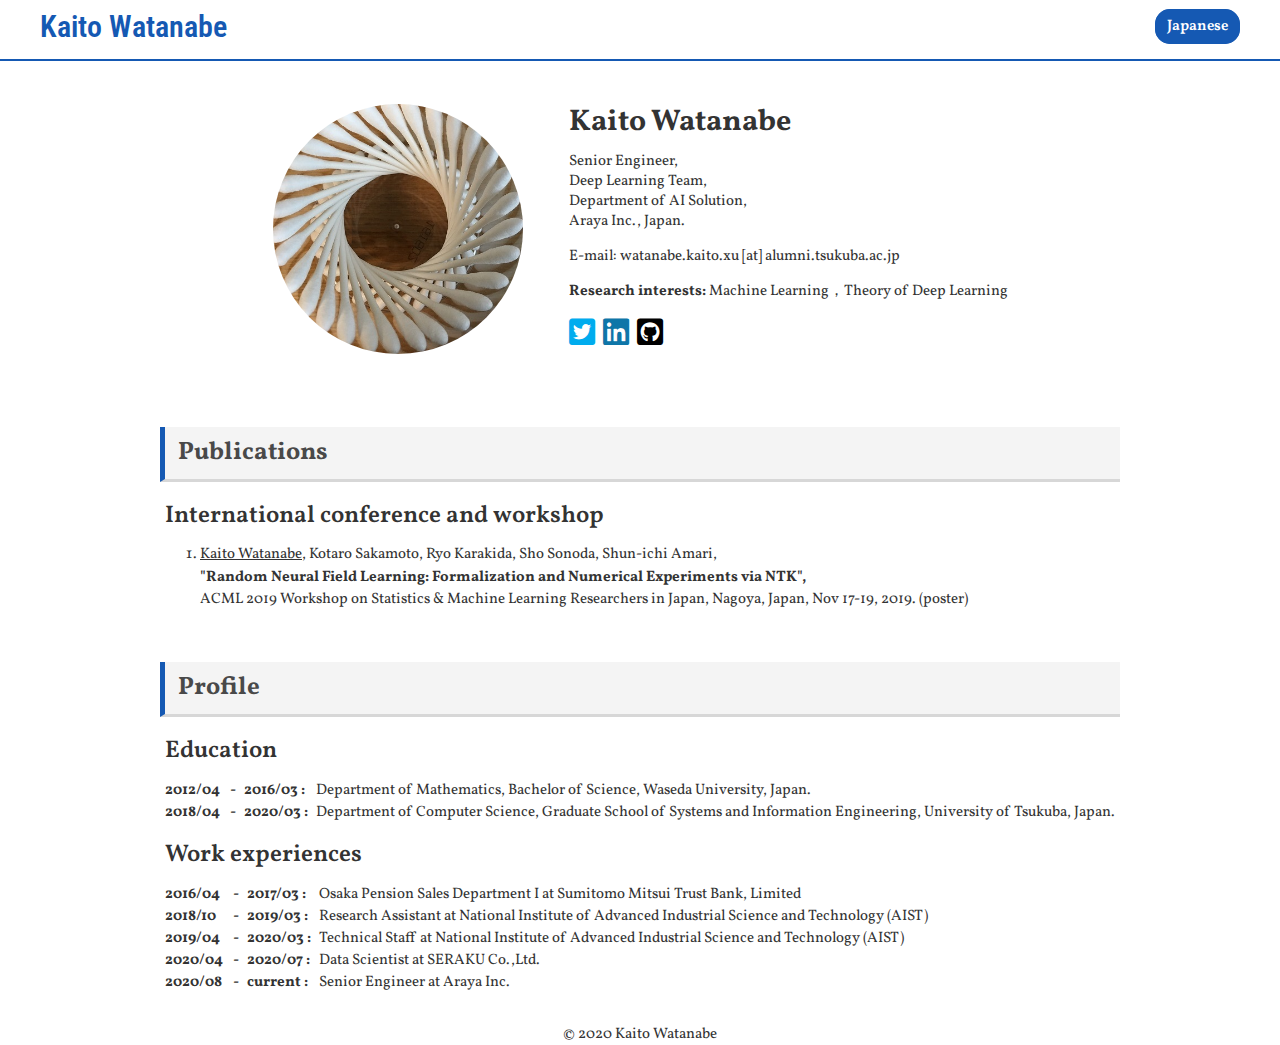
==== index_en.html @ d5aebaf9 "Update index_en.html" ====
<!DOCTYPE html>
<html>
<head>
    <title>Kaito Watanabe | University of Tsukuba</title>
    <link rel="stylesheet" href="pages.css">
    <link href="https://fonts.googleapis.com/css?family=Roboto+Condensed:700" rel="stylesheet">
    <link href="https://fonts.googleapis.com/css?family=Vollkorn" rel="stylesheet">
    <link href="https://use.fontawesome.com/releases/v5.6.1/css/all.css" rel="stylesheet">
</head>
<body class="common">
    <header>
        <nav>
            <ul class="navi">
                <li>
                    <a href="./index_ja.html" class="navi--item title">
                        Kaito Watanabe
                    </a>
                </li>
                <li>
                    <a href="./index_ja.html" class="navi--item language">
                        Japanese
                    </a>
                </li>
            </ul>
        </nav>
    </header>
    <main>
        <article class="image-desc">
            <img class="image-desc--img circle" src="./profile.JPG" alt="渡部海斗"/>
            <section class="image-desc-txt">
                <h1 class="<image-desc--heading">
                    Kaito Watanabe
                </h1>
                <p>
                    Senior Engineer,<br/>
                    Deep Learning Team,<br/>
                    Department of AI Solution,<br/>
                    Araya Inc., Japan.<br/>
                </p>
                <p>
                    E-mail: watanabe.kaito.xu [at] alumni.tsukuba.ac.jp <br/>
                </p>
                <p>
                    <a class="info--txt__weight_700">Research interests:</a> Machine Learning，Theory of Deep Learning
                </p>
                 <p class="SNS">
                    <a href="https://twitter.com/sysc_kt"  target="_Blank" class="twitter"><i class="fab fa-twitter-square fa-2x"></i></a>
                    <a href="https://www.linkedin.com/in/kaito-watanabe-32a507141/?trk=uno-choose-ge-no-intent&dl=no"  target="_Blank" class="linkedin"><i class="fab fa-linkedin fa-2x"></i></a>
                    <a href="https://github.com/kwignb"  target="_Blank" class="github"><i class="fab fa-github-square fa-2x"></i></a>       
                </p>
            </section>
        </article>
        <article class="info">
            <h1 class="info--heading heading" id="publications">Publications</h1>
            <section>
                <h2 class="info--heading2">International conference and workshop</h2>
                <ol class="info--txt info--txt__list">
                    <li class="info--txt info--txt__list_elem">
                        <u>Kaito Watanabe</u>, Kotaro Sakamoto, Ryo Karakida, Sho Sonoda, Shun-ichi Amari, <br/>
                        <a class="info--txt__weight_700">"Random Neural Field Learning: Formalization and Numerical Experiments via NTK", </a><br/>
                        ACML 2019 Workshop on Statistics &amp; Machine Learning Researchers in Japan, Nagoya, Japan, Nov 17-19, 2019. (poster)
                    </li>
                </ol>
            </section>
        </article>
        <article class="info">
            <h1 class="info--heading heading" id="profile">Profile</h1>
            <section>
                <h2 class="info--heading2">Education</h2>
                <table>
                    <tbody>
                        <tr>
                            <td class="bold">2012/04</td>
                            <td class="bold">-</td>
                            <td class="bold">2016/03 :</td>
                            <td>Department of Mathematics, Bachelor of Science, Waseda University, Japan.</td>
                        </tr>
                        <tr>
                            <td class="bold">2018/04</td>
                            <td class="bold">-</td>
                            <td class="bold">2020/03 :</td>
                            <td>Department of Computer Science, Graduate School of Systems and Information Engineering, University of Tsukuba, Japan.</td>
                        </tr>
                    </tbody>
                </table>
            </section>
            <section>
                <h2 class="info--heading2">Work experiences</h2>
                <table>
                    <tbody>
                        <tr>
                            <td class="bold">2016/04</td>
                            <td class="bold">-</td>
                            <td class="bold">2017/03 :</td>
                            <td>Osaka Pension Sales Department I at Sumitomo Mitsui Trust Bank, Limited</td>
                        </tr>
                        <tr>
                            <td class="bold">2018/10</td>
                            <td class="bold">-</td>
                            <td class="bold">2019/03 :</td>
                            <td>Research Assistant at National Institute of Advanced Industrial Science and Technology (AIST)</td>
                        </tr>
                        <tr>
                            <td class="bold">2019/04</td>
                            <td class="bold">-</td>
                            <td class="bold">2020/03 :</td>
                            <td>Technical Staff at National Institute of Advanced Industrial Science and Technology (AIST)</td>
                        </tr>
                        <tr>
                            <td class="bold">2020/04</td>
                            <td class="bold">-</td>
                            <td class="bold">2020/07 :</td>
                            <td>Data Scientist at SERAKU Co.,Ltd.</td>
                        </tr>
                        <tr>
                            <td class="bold">2020/08</td>
                            <td class="bold">-</td>
                            <td class="bold">current :</td>
                            <td>Senior Engineer at Araya Inc.</td>
                        </tr>
                    </tbody>
                </table>
            </section>
        </article>
    </main>
    <footer class="footer">
        © 2020 Kaito Watanabe
    </footer>
</body>
</html>
---- pages.css ----
html{
    font-size: 62.5%;
}

body{
    background-color: #FFFFF;
    color: #333;
    margin: 0;
}

.image-desc{
    align-items: center;
    box-shadow: 0 2px 0 rgba(255, 255, 255, 1);
    display: flex;
    -webkit-justify-content: center;
    -moz-justify-content: center;
    -ms-justify-content: center;
    -o-justify-content: center;
    justify-content: center;
    margin: 4.6rem 0 3.2rem 0;
    padding: 4.6rem 0 1.2rem 0;
}

.image-desc--img{
    /*width: 158px;*/
    height: 250px;
    margin-right: 4.6rem;
}

.circle{
    border-radius: 50%;
}
.twitter{
    color: #00acee;
    margin-right: 5px;
}

.linkedin{
    color: #0e76a8;
    margin-right: 5px;
}

.github{
    color: #000;
}

.info--txt__weight_700{
    font-weight: 700;
}

.info--txt{
    line-height: 1.5;    
}

.info--heading{
/*    border-left: solid 5px #1559B3;*/
    font-size: 2.5rem;
    height: 3.2rem;
    line-height: 3.2rem;
    margin: 5rem 0 2.4rem 0;
    padding: 0 0 0 0.8rem;
    font-weight: 700;
}

.info--heading2 {
    font-size: 2.4rem;
    font-weight: 600;
    margin: 2rem 0 1.8rem 0.5rem;
}

.info--heading3 {
    font-size: 1.8rem;
    font-weight: 500;
    margin: 0 0 1rem 0;
}

.navi {
    border-bottom: 2px solid #1559B3;
    position: fixed;
    z-index: 999;
    list-style-type: none;
    display:flex;
    justify-content: space-between;
    min-width: 100vw;
    left: 0;
    padding-top:17px;
    padding-bottom:15px;
    background: #fff;
    margin-block-start: 0;
}

.language {
    border: 1px solid #1559B3;
    border-radius: 15px;
    padding: 6px 11px 6px 11px;
    background: #1559B3;
    color: #fff !important;
    box-shadow: 5px 5px;
}

.footer {
    margin-top:30px;
}

.navi--item {
    color: #1559B3;
    font-weight: 600;
    margin-right: 8rem;
    text-decoration: none;
}

.common {
    align-items: center;
    display: flex;
    color: #333333;
    flex-flow: column nowrap;
    font-family: 'Vollkorn';
                 "Lora",
                 "Helvetica Neue",
                 Arial,
                 "Hiragino Kaku Gothic ProN",
                 "Hiragino Sans",
                 Meiryo,
                 sans-serif;
    font-weight: 300;
    font-size: 1.5rem;
    justify-content: center;
    line-height: 2rem;
}

.heading{
    padding: 0.4em 0.5em;/*文字の上下 左右の余白*/
    color: #494949;/*文字色*/
    background: #f4f4f4;/*背景色*/
    border-left: solid 5px #1559B3;/*左線*/
    border-bottom: solid 3px #d7d7d7;/*下線*/
    width: ;
}

.bold{
    font-weight: bold !important;
}

table td{
    padding: 0px 3px;
}

table td:nth-last-of-type(3){
    padding-left: 5px;
}

tr td:nth-last-of-type(1){
    padding-left: 3px;
}

.title {
    font-family: 'Roboto Condensed', sans-serif;
    font-size: 200%;
}
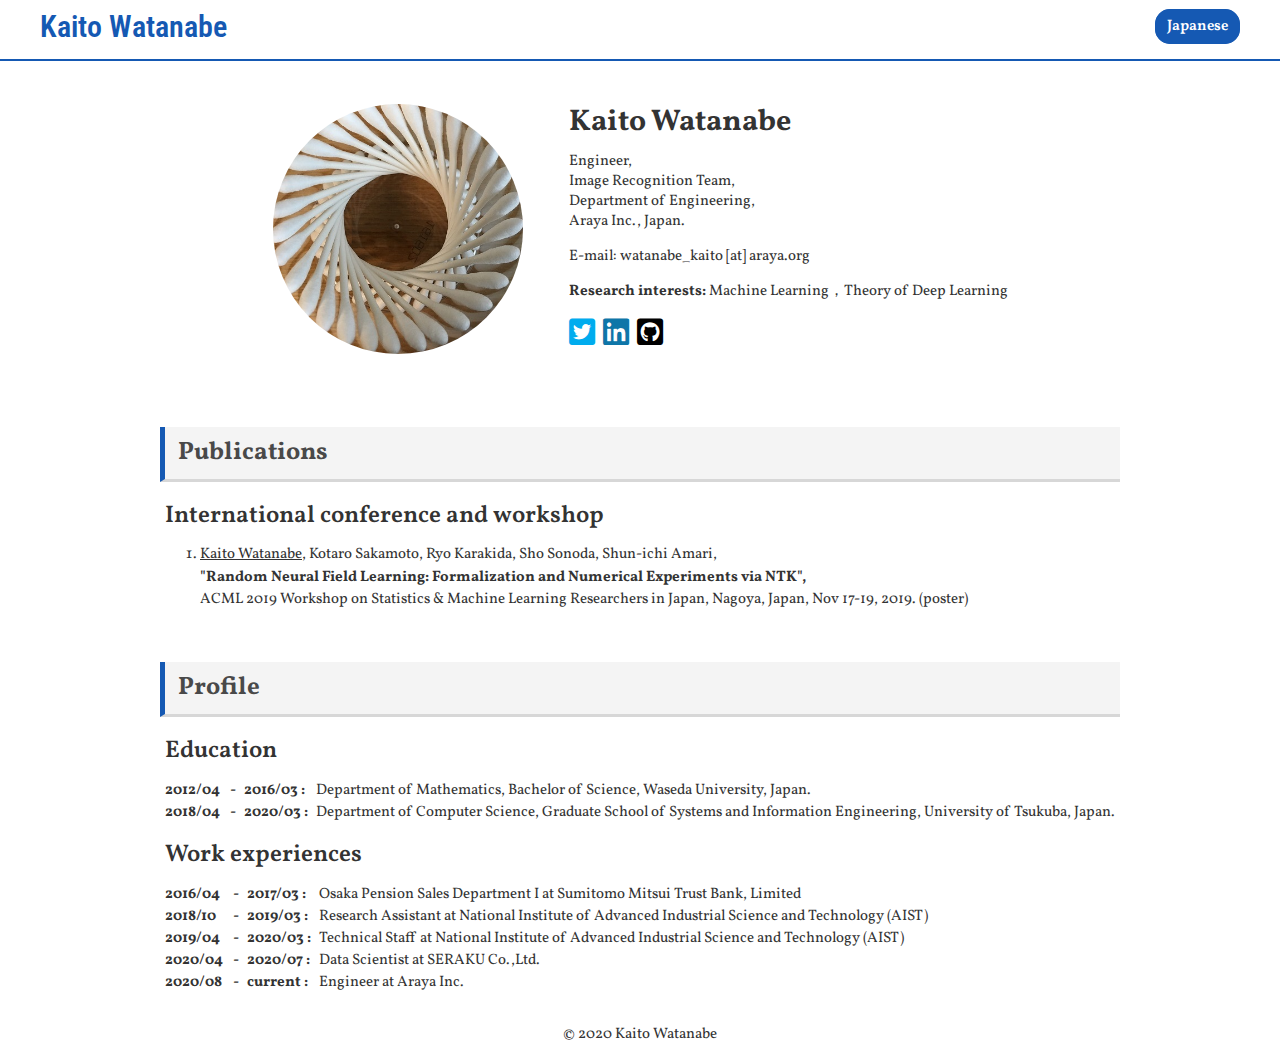
==== commit 535f1dbd: "Update index_en.html" ====
--- a/index_en.html
+++ b/index_en.html
@@ -1,7 +1,7 @@
 <!DOCTYPE html>
 <html>
 <head>
-    <title>Kaito Watanabe | University of Tsukuba</title>
+    <title>Kaito Watanabe | Araya Inc.</title>
     <link rel="stylesheet" href="pages.css">
     <link href="https://fonts.googleapis.com/css?family=Roboto+Condensed:700" rel="stylesheet">
     <link href="https://fonts.googleapis.com/css?family=Vollkorn" rel="stylesheet">
@@ -32,13 +32,13 @@
                     Kaito Watanabe
                 </h1>
                 <p>
-                    Senior Engineer,<br/>
-                    Deep Learning Team,<br/>
-                    Department of AI Solution,<br/>
+                    Engineer,<br/>
+                    Image Recognition Team,<br/>
+                    Department of Engineering,<br/>
                     Araya Inc., Japan.<br/>
                 </p>
                 <p>
-                    E-mail: watanabe.kaito.xu [at] alumni.tsukuba.ac.jp <br/>
+                    E-mail: watanabe_kaito [at] araya.org <br/>
                 </p>
                 <p>
                     <a class="info--txt__weight_700">Research interests:</a> Machine Learning，Theory of Deep Learning
@@ -116,7 +116,7 @@
                             <td class="bold">2020/08</td>
                             <td class="bold">-</td>
                             <td class="bold">current :</td>
-                            <td>Senior Engineer at Araya Inc.</td>
+                            <td>Engineer at Araya Inc.</td>
                         </tr>
                     </tbody>
                 </table>
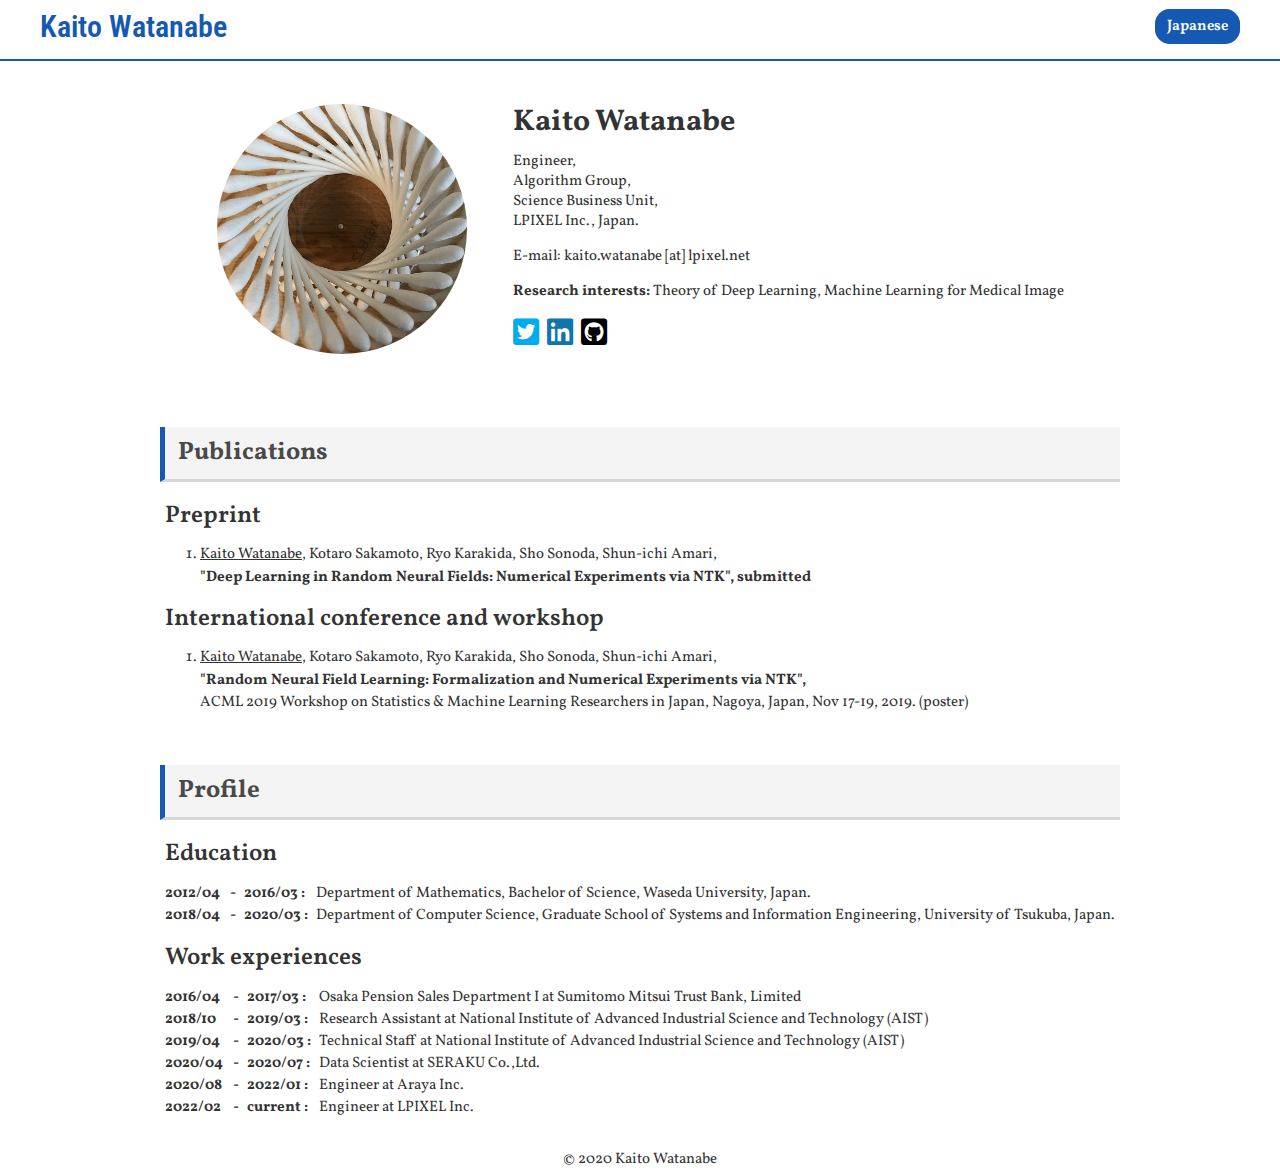
==== commit e589442f: "Update index_en.html" ====
--- a/index_en.html
+++ b/index_en.html
@@ -33,15 +33,15 @@
                 </h1>
                 <p>
                     Engineer,<br/>
-                    Image Recognition Team,<br/>
-                    Department of Engineering,<br/>
-                    Araya Inc., Japan.<br/>
+                    Algorithm Group,<br/>
+                    Science Business Unit,<br/>
+                    LPIXEL Inc., Japan.<br/>
                 </p>
                 <p>
-                    E-mail: watanabe_kaito [at] araya.org <br/>
+                    E-mail: kaito.watanabe [at] lpixel.net <br/>
                 </p>
                 <p>
-                    <a class="info--txt__weight_700">Research interests:</a> Machine Learning，Theory of Deep Learning
+                    <a class="info--txt__weight_700">Research interests:</a> Theory of Deep Learning, Machine Learning for Medical Image
                 </p>
                  <p class="SNS">
                     <a href="https://twitter.com/sysc_kt"  target="_Blank" class="twitter"><i class="fab fa-twitter-square fa-2x"></i></a>
@@ -52,6 +52,15 @@
         </article>
         <article class="info">
             <h1 class="info--heading heading" id="publications">Publications</h1>
+            <section>
+                <h2 class="info--heading2">Preprint</h2>
+                <ol class="info--txt info--txt__list">
+                    <li class="info--txt info--txt__list_elem">
+                        <u>Kaito Watanabe</u>, Kotaro Sakamoto, Ryo Karakida, Sho Sonoda, Shun-ichi Amari, <br/>
+                        <a class="info--txt__weight_700">"Deep Learning in Random Neural Fields: Numerical Experiments via NTK", submitted</a><br/>
+                    </li>
+                </ol>
+            </section>
             <section>
                 <h2 class="info--heading2">International conference and workshop</h2>
                 <ol class="info--txt info--txt__list">
@@ -115,8 +124,14 @@
                         <tr>
                             <td class="bold">2020/08</td>
                             <td class="bold">-</td>
+                            <td class="bold">2022/01 :</td>
+                            <td>Engineer at Araya Inc.</td>
+                        </tr>
+                        <tr>
+                            <td class="bold">2022/02</td>
+                            <td class="bold">-</td>
                             <td class="bold">current :</td>
-                            <td>Engineer at Araya Inc.</td>
+                            <td>Engineer at LPIXEL Inc.</td>
                         </tr>
                     </tbody>
                 </table>
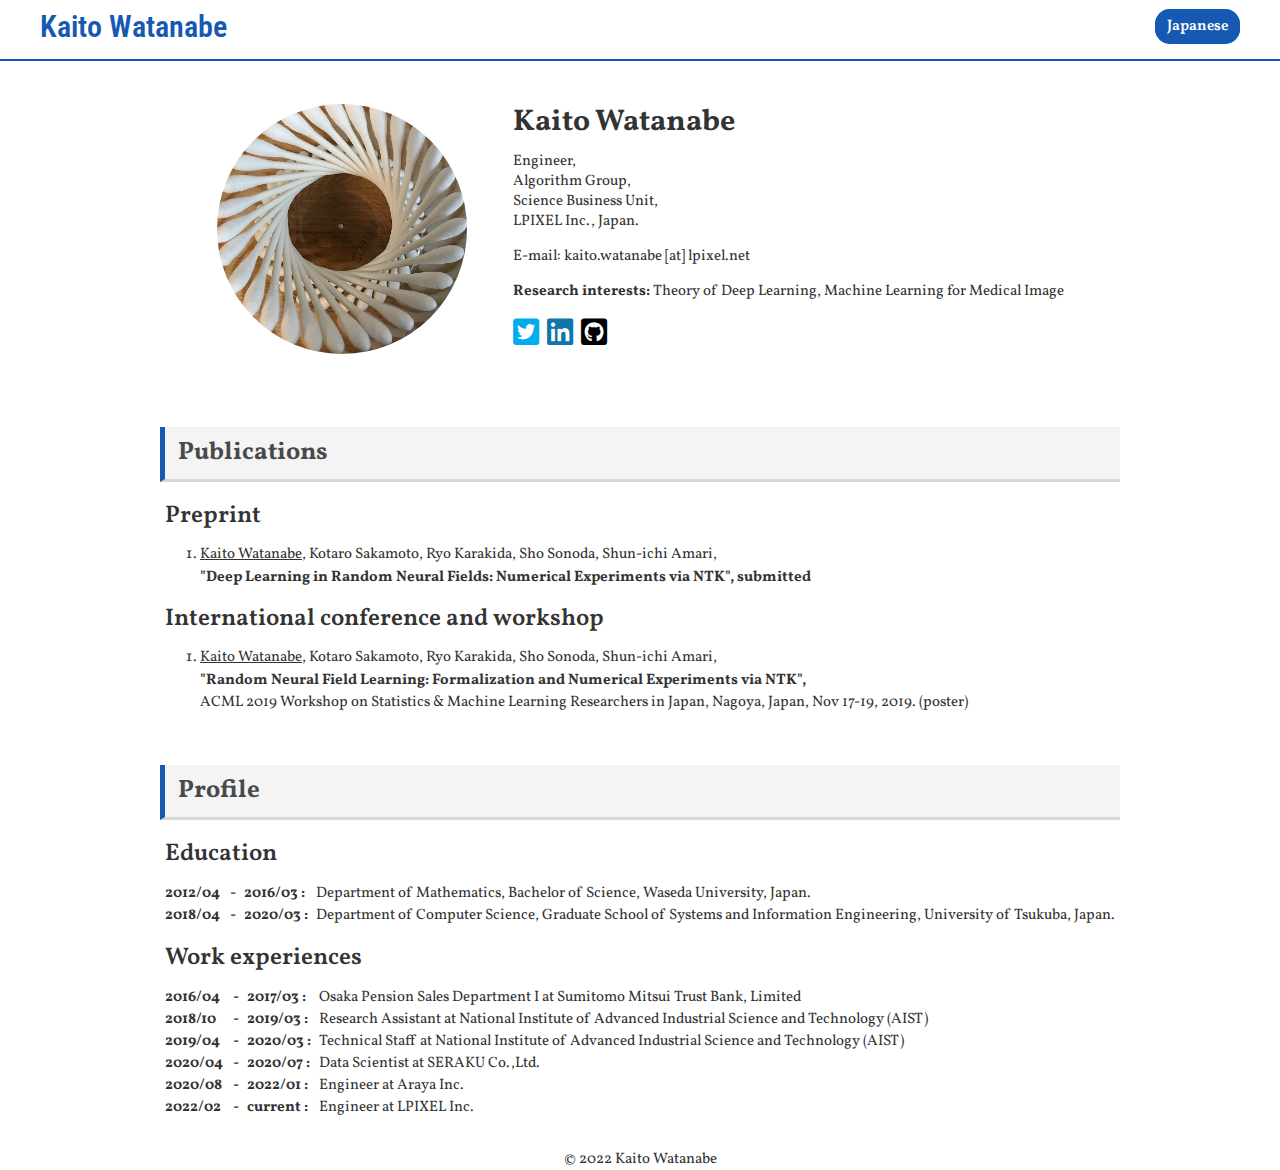
==== commit 8af3ac9d: "Update index_en.html" ====
--- a/index_en.html
+++ b/index_en.html
@@ -139,7 +139,7 @@
         </article>
     </main>
     <footer class="footer">
-        © 2020 Kaito Watanabe
+        © 2022 Kaito Watanabe
     </footer>
 </body>
 </html>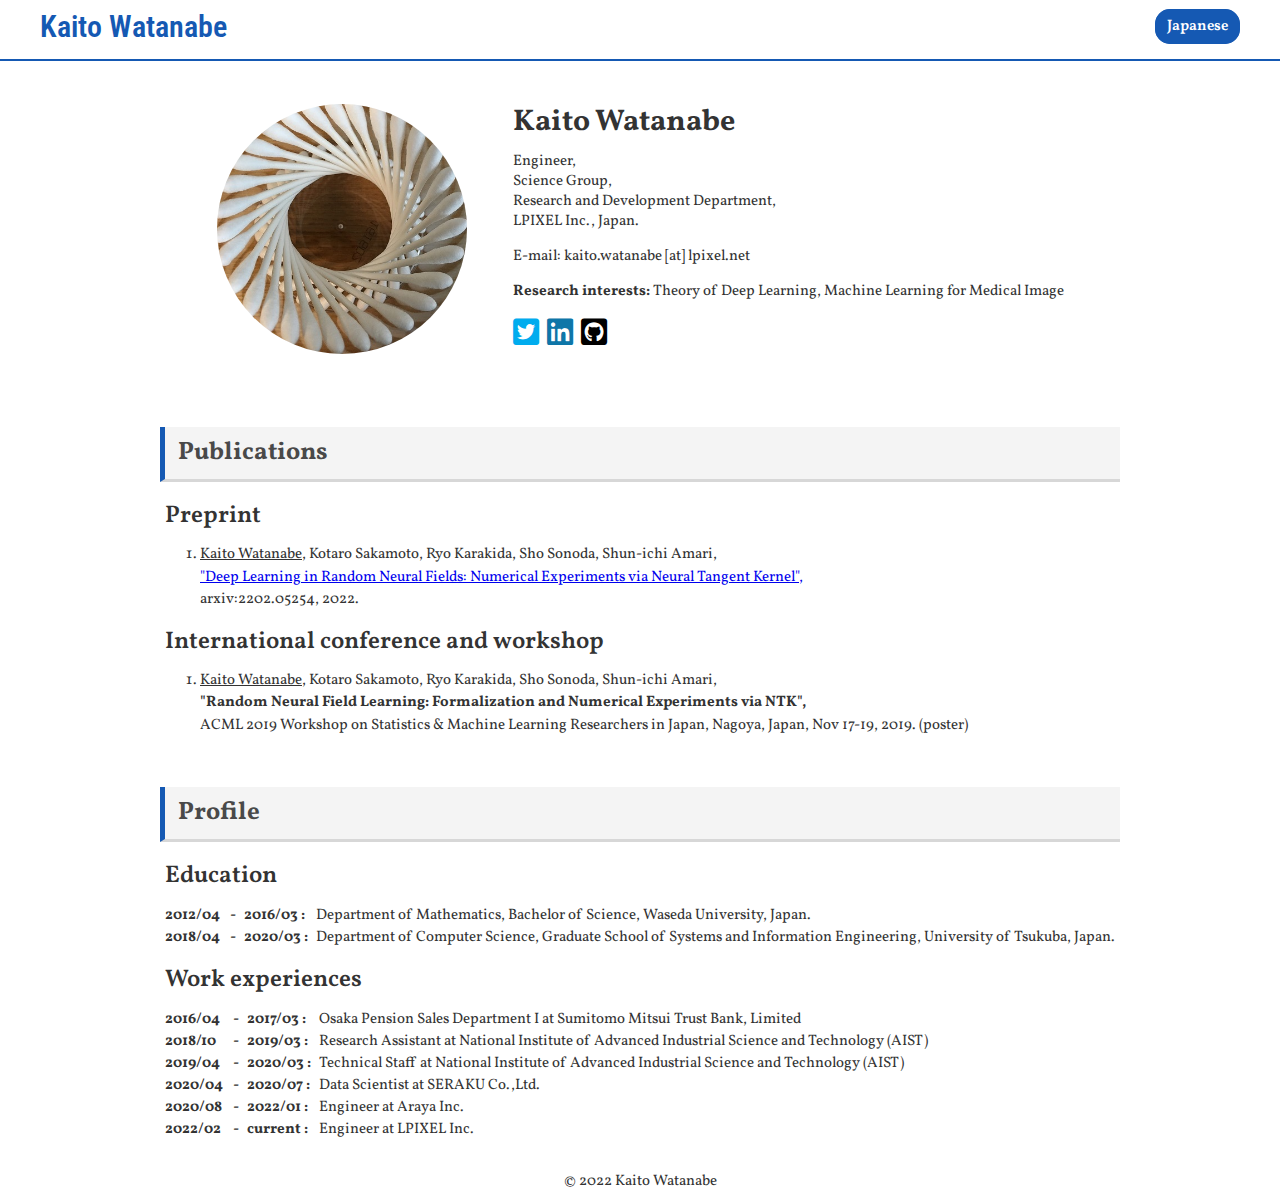
==== commit d9210a8d: "Update index_en.html" ====
--- a/index_en.html
+++ b/index_en.html
@@ -1,7 +1,7 @@
 <!DOCTYPE html>
 <html>
 <head>
-    <title>Kaito Watanabe | Araya Inc.</title>
+    <title>Kaito Watanabe | LPIXEL Inc.</title>
     <link rel="stylesheet" href="pages.css">
     <link href="https://fonts.googleapis.com/css?family=Roboto+Condensed:700" rel="stylesheet">
     <link href="https://fonts.googleapis.com/css?family=Vollkorn" rel="stylesheet">
@@ -33,8 +33,8 @@
                 </h1>
                 <p>
                     Engineer,<br/>
-                    Algorithm Group,<br/>
-                    Science Business Unit,<br/>
+                    Science Group,<br/>
+                    Research and Development Department,<br/>
                     LPIXEL Inc., Japan.<br/>
                 </p>
                 <p>
@@ -57,7 +57,8 @@
                 <ol class="info--txt info--txt__list">
                     <li class="info--txt info--txt__list_elem">
                         <u>Kaito Watanabe</u>, Kotaro Sakamoto, Ryo Karakida, Sho Sonoda, Shun-ichi Amari, <br/>
-                        <a class="info--txt__weight_700">"Deep Learning in Random Neural Fields: Numerical Experiments via NTK", submitted</a><br/>
+                        <a class="info--txt__weight_700"><a href="https://arxiv.org/abs/2202.05254", target="_blank">"Deep Learning in Random Neural Fields: Numerical Experiments via Neural Tangent Kernel",</a><br/>
+                        arxiv:2202.05254, 2022.
                     </li>
                 </ol>
             </section>
@@ -66,7 +67,7 @@
                 <ol class="info--txt info--txt__list">
                     <li class="info--txt info--txt__list_elem">
                         <u>Kaito Watanabe</u>, Kotaro Sakamoto, Ryo Karakida, Sho Sonoda, Shun-ichi Amari, <br/>
-                        <a class="info--txt__weight_700">"Random Neural Field Learning: Formalization and Numerical Experiments via NTK", </a><br/>
+                        <a class="info--txt__weight_700">"Random Neural Field Learning: Formalization and Numerical Experiments via NTK",</a><br/>
                         ACML 2019 Workshop on Statistics &amp; Machine Learning Researchers in Japan, Nagoya, Japan, Nov 17-19, 2019. (poster)
                     </li>
                 </ol>
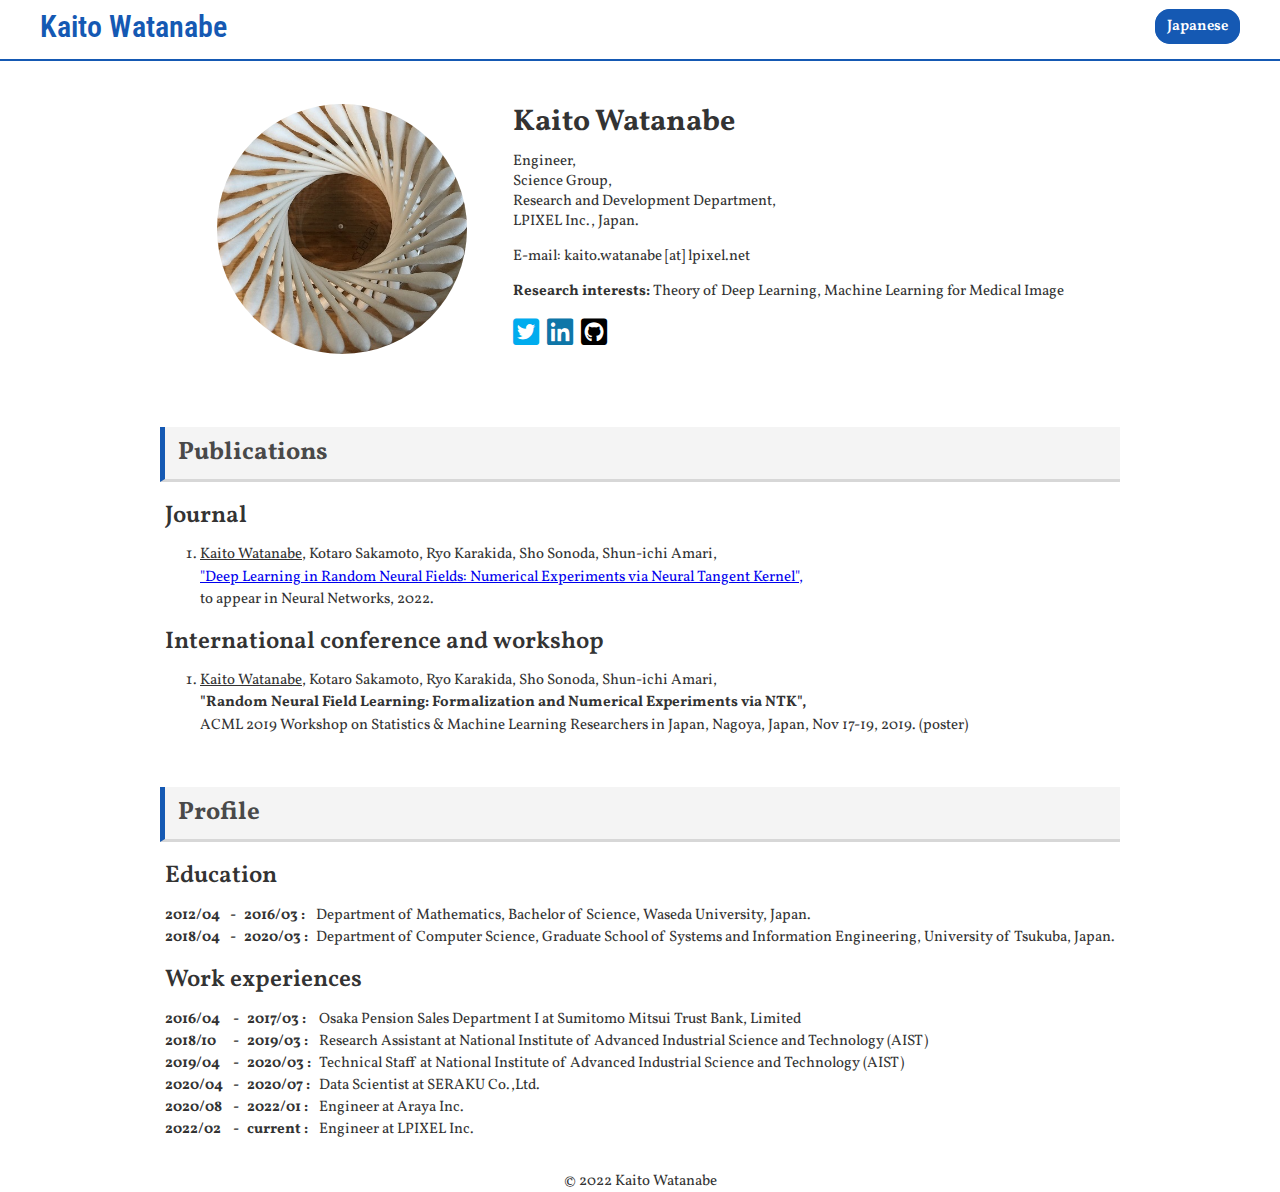
==== commit 5605393c: "journal accepted" ====
--- a/index_en.html
+++ b/index_en.html
@@ -53,12 +53,12 @@
         <article class="info">
             <h1 class="info--heading heading" id="publications">Publications</h1>
             <section>
-                <h2 class="info--heading2">Preprint</h2>
+                <h2 class="info--heading2">Journal</h2>
                 <ol class="info--txt info--txt__list">
                     <li class="info--txt info--txt__list_elem">
                         <u>Kaito Watanabe</u>, Kotaro Sakamoto, Ryo Karakida, Sho Sonoda, Shun-ichi Amari, <br/>
                         <a class="info--txt__weight_700"><a href="https://arxiv.org/abs/2202.05254", target="_blank">"Deep Learning in Random Neural Fields: Numerical Experiments via Neural Tangent Kernel",</a><br/>
-                        arxiv:2202.05254, 2022.
+                        to appear in Neural Networks, 2022.
                     </li>
                 </ol>
             </section>
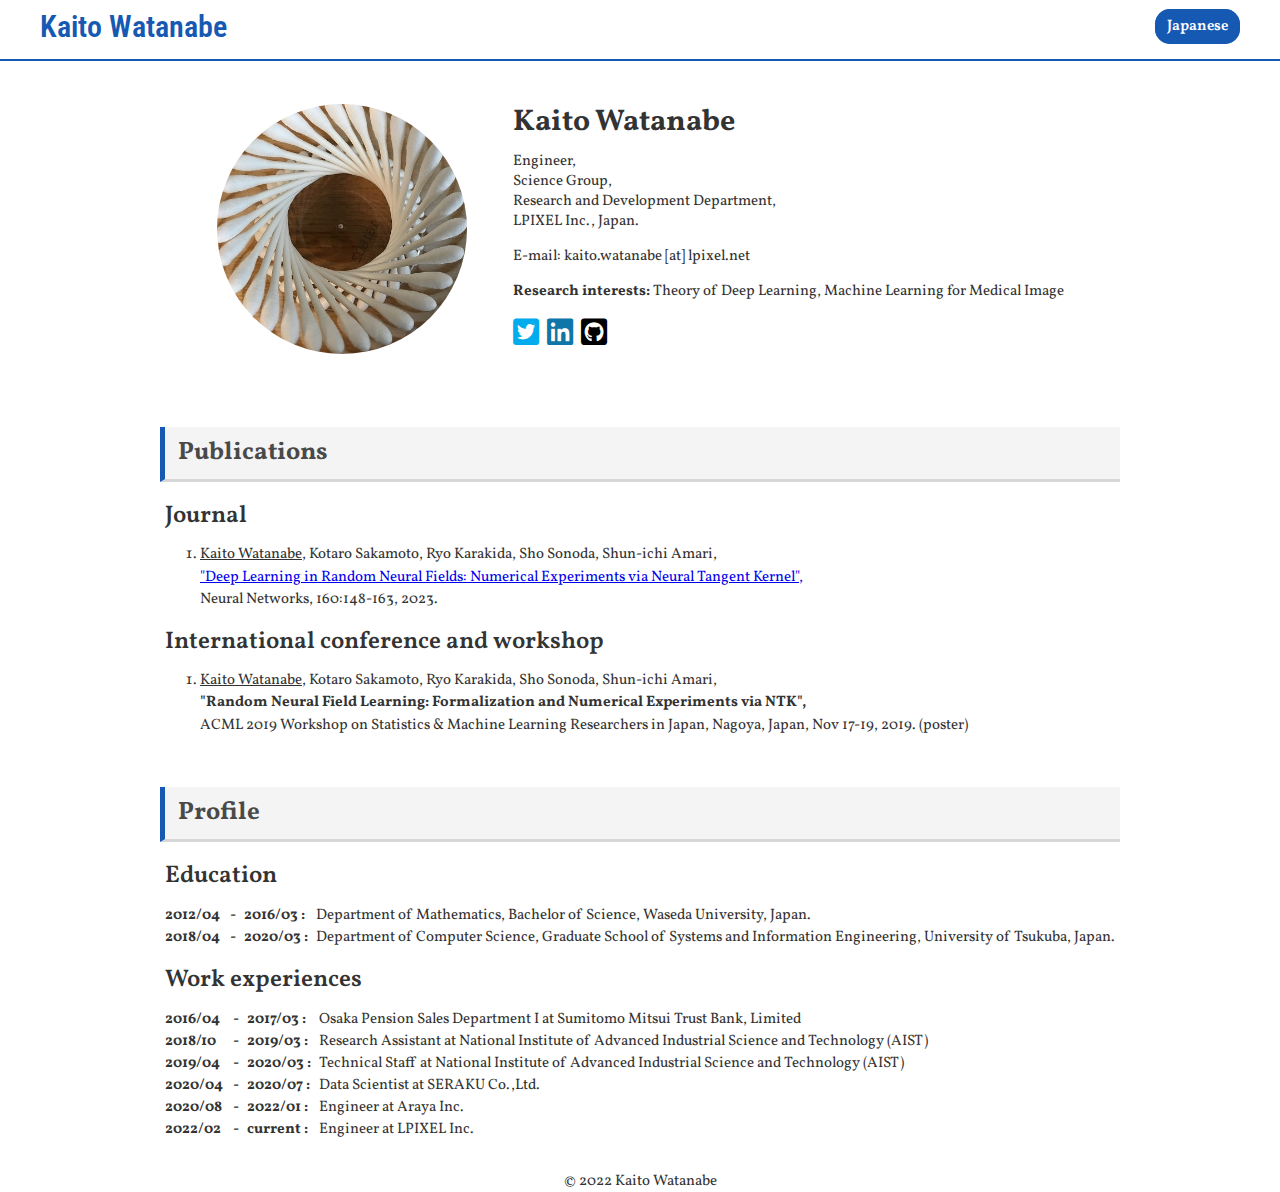
==== commit b7b84326: "Update index_en.html" ====
--- a/index_en.html
+++ b/index_en.html
@@ -58,7 +58,7 @@
                     <li class="info--txt info--txt__list_elem">
                         <u>Kaito Watanabe</u>, Kotaro Sakamoto, Ryo Karakida, Sho Sonoda, Shun-ichi Amari, <br/>
                         <a class="info--txt__weight_700"><a href="https://arxiv.org/abs/2202.05254", target="_blank">"Deep Learning in Random Neural Fields: Numerical Experiments via Neural Tangent Kernel",</a><br/>
-                        to appear in Neural Networks, 2022.
+                        Neural Networks, 160:148-163, 2023.
                     </li>
                 </ol>
             </section>
